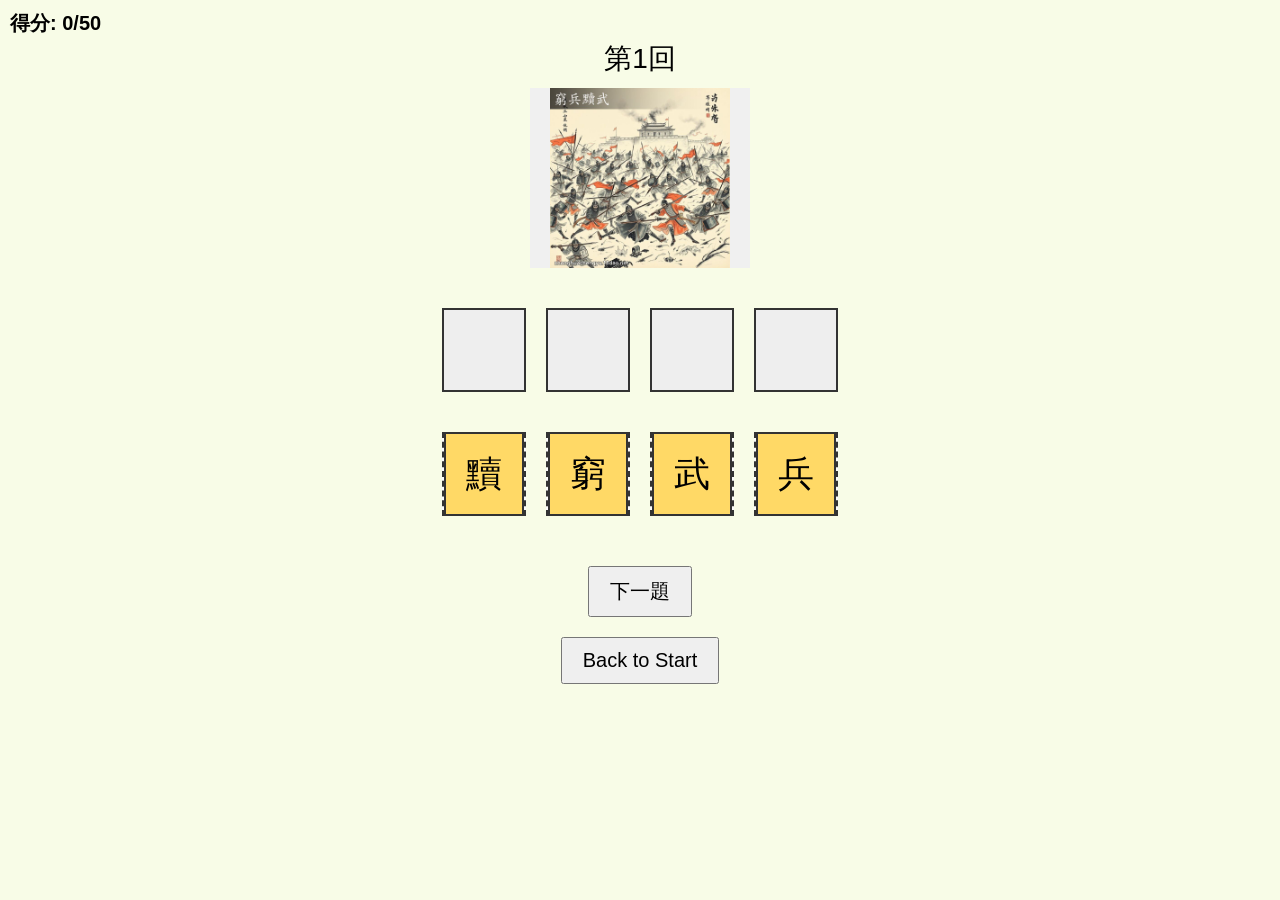
==== chengyu.html @ dd259682 "Add files via upload" ====
<!DOCTYPE html>
<html lang="zh">
<head>
<meta charset="UTF-8">
<title>成語 Drag Game</title>
<link rel="stylesheet" href="styles.css">
</head>
<body>

<div id="score">得分: 0</div>
<div id="round"></div>



<div id="imgContainer">
  <img id="chengyuImg" src="">
  <div id="message"></div>
</div>


<div class="container" id="holes">
  <div class="hole"></div>
  <div class="hole"></div>
  <div class="hole"></div>
  <div class="hole"></div>
</div>

<div class="container" id="slots">
  <div class="slot"></div>
  <div class="slot"></div>
  <div class="slot"></div>
  <div class="slot"></div>
</div>

<div id="navButtons">
  <button id="nextBtn">下一題</button>
</div>

<div id="finalScore"></div>

<div id="reviewScreen">
  <div style="display:flex; gap:50px;">
    <div>
      <h3>✔ 正確</h3>
      <div id="correctListUI"></div>
    </div>
    <div>
      <h3>✘ 錯誤</h3>
      <div id="wrongListUI"></div>
    </div>
  </div>
</div>

<div id="cardOverlay">
  <div id="card">
    <button onclick="prevCard()">←</button>
    <div>
      <img id="cardImg" style="width:200px;"><br>
      <div id="cardText" style="font-size:28px;"></div>
    </div>
    <button onclick="nextCard()">→</button>
  </div>
</div>

<button id="backToStartBtn">Back to Start</button>

<script src="idiomsMasterList.js"></script>
<script src="game.js"></script>


</body>
</html>
---- styles.css ----
body{ font-family:sans-serif; display:flex; flex-direction:column; align-items:center; margin-top:40px; background-color: #f8fce7; }
#score{ position:absolute; top:10px; left:10px; font-size:20px; font-weight:bold; }
#finalScore{ font-size:24px; margin-top:10px; color:black; display:none; }
#round{ font-size:28px; margin-bottom:10px; }

#imgContainer{
  position: relative;
  width: 220px;
  height: 180px;
  margin-bottom: 20px;
  background: #f0f0f0;
  display: flex;
  justify-content: center;
  align-items: center;
}
#chengyuImg{
  width: 100%;
  height: 100%;
  object-fit: contain;
  display: block;
}

#message{ position:absolute; top:50%; left:50%; transform:translate(-50%,-50%); font-size:36px; font-weight:bold; text-align:center; text-shadow: 2px 2px 0 #fff, -2px 2px 0 #fff, 2px -2px 0 #fff, -2px -2px 0 #fff; }

.container{ display:flex; gap:20px; margin:20px; }
.block,.hole,.slot{ width:80px; height:80px; border:2px solid #333; display:flex; align-items:center; justify-content:center; font-size:36px; }
.block{ background:#ffd966; cursor:grab; }
.hole{ background:#eee; }
.slot{ border-style:dashed; background:#fafafa; }
.hole.filled{ background:#c6efce; }
button{ font-size:20px; padding:10px 20px; margin-top:20px; align-items: center;}

#reviewScreen{ display:none; margin-top:20px; }
#reviewScreen div div{ margin:5px; padding:8px; border:1px solid #333; cursor:pointer; }

#cardOverlay{
  display:none;
  position:fixed;
  top:0; left:0;
  width:100%; height:100%;
  background:rgba(0,0,0,0.6);
  justify-content:center;
  align-items:center;
}
#card{
  background:white;
  padding:20px;
  display:flex;
  gap:20px;
  align-items:center;
}

#navButtons{
  display:flex;
  gap:10px;
  justify-content:center;
  align-items: center;
  margin-top:10px;
}
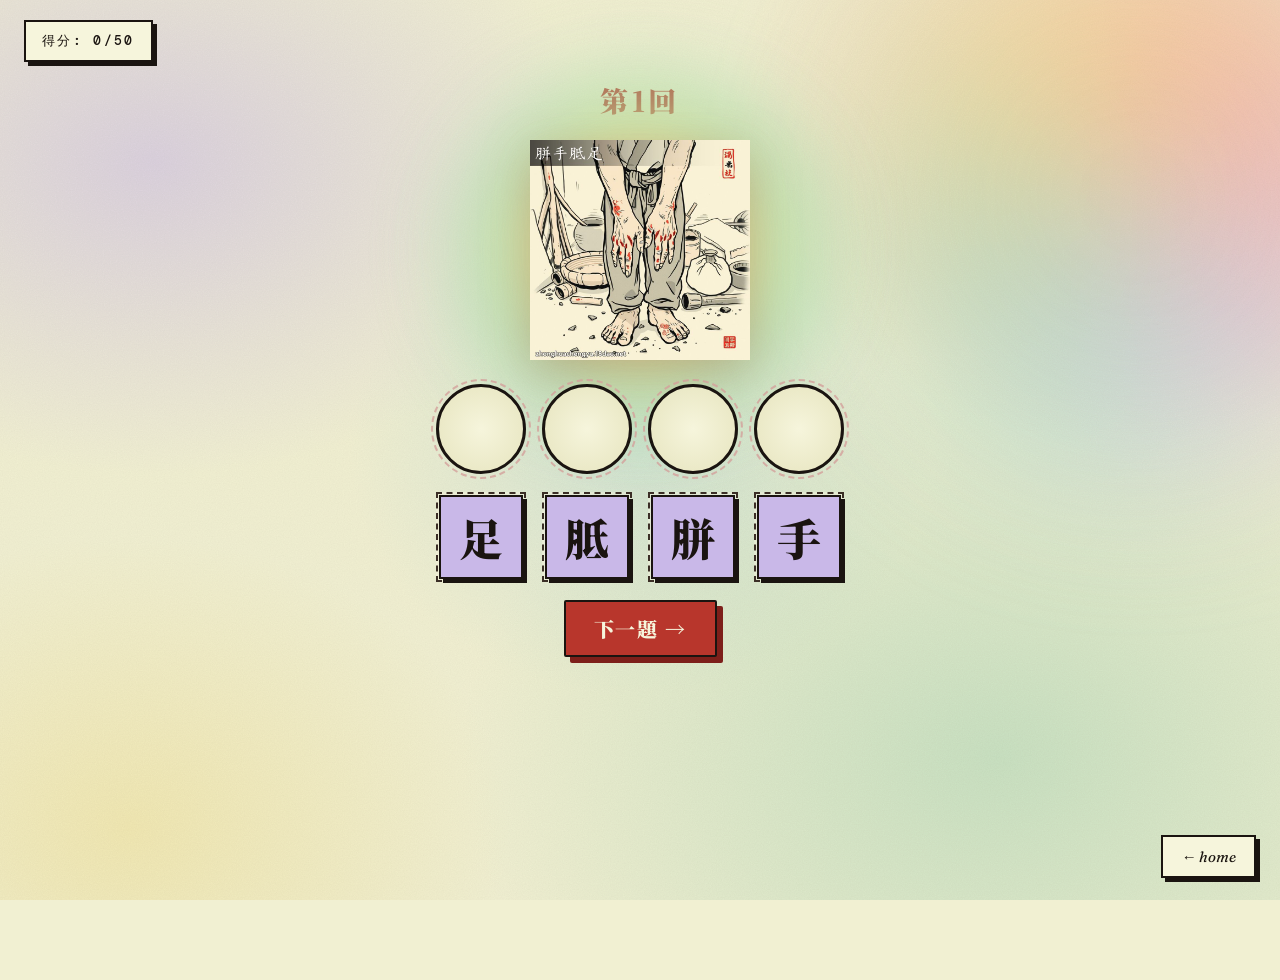
==== commit ae7fe2bc: "Redesign UI with psychedelic-literati aesthetic and add tile reorder - Rebuild styles.css around a c" ====
--- a/chengyu.html
+++ b/chengyu.html
@@ -1,72 +1,70 @@
-<!DOCTYPE html>
-<html lang="zh">
-<head>
-<meta charset="UTF-8">
-<title>成語 Drag Game</title>
-<link rel="stylesheet" href="styles.css">
-</head>
-<body>
-
-<div id="score">得分: 0</div>
-<div id="round"></div>
-
-
-
-<div id="imgContainer">
-  <img id="chengyuImg" src="">
-  <div id="message"></div>
-</div>
-
-
-<div class="container" id="holes">
-  <div class="hole"></div>
-  <div class="hole"></div>
-  <div class="hole"></div>
-  <div class="hole"></div>
-</div>
-
-<div class="container" id="slots">
-  <div class="slot"></div>
-  <div class="slot"></div>
-  <div class="slot"></div>
-  <div class="slot"></div>
-</div>
-
-<div id="navButtons">
-  <button id="nextBtn">下一題</button>
-</div>
-
-<div id="finalScore"></div>
-
-<div id="reviewScreen">
-  <div style="display:flex; gap:50px;">
-    <div>
-      <h3>✔ 正確</h3>
-      <div id="correctListUI"></div>
-    </div>
-    <div>
-      <h3>✘ 錯誤</h3>
-      <div id="wrongListUI"></div>
-    </div>
-  </div>
-</div>
-
-<div id="cardOverlay">
-  <div id="card">
-    <button onclick="prevCard()">←</button>
-    <div>
-      <img id="cardImg" style="width:200px;"><br>
-      <div id="cardText" style="font-size:28px;"></div>
-    </div>
-    <button onclick="nextCard()">→</button>
-  </div>
-</div>
-
-<button id="backToStartBtn">Back to Start</button>
-
-<script src="idiomsMasterList.js"></script>
-<script src="game.js"></script>
-
-
-</body>
-</html>+<!DOCTYPE html>
+<html lang="zh">
+<head>
+<meta charset="UTF-8">
+<title>成語 · Drag Game</title>
+<link rel="stylesheet" href="styles.css">
+</head>
+<body class="game">
+
+<div id="score">得分: 0</div>
+<div id="round"></div>
+
+<div id="imgContainer">
+  <img id="chengyuImg" src="">
+  <div id="message"></div>
+</div>
+
+<!-- drop targets -->
+<div class="container" id="holes">
+  <div class="hole"></div>
+  <div class="hole"></div>
+  <div class="hole"></div>
+  <div class="hole"></div>
+</div>
+
+<!-- source slots -->
+<div class="container" id="slots">
+  <div class="slot"></div>
+  <div class="slot"></div>
+  <div class="slot"></div>
+  <div class="slot"></div>
+</div>
+
+<div id="navButtons">
+  <button id="nextBtn">下一題 →</button>
+</div>
+
+<div id="finalScore"></div>
+
+<div id="reviewScreen">
+  <div>
+    <div>
+      <h3>✓ 正確</h3>
+      <div id="correctListUI"></div>
+    </div>
+    <div>
+      <h3>✗ 錯誤</h3>
+      <div id="wrongListUI"></div>
+    </div>
+  </div>
+</div>
+
+<div id="cardOverlay">
+  <div id="card">
+    <button onclick="prevCard()">←</button>
+    <div>
+      <img id="cardImg" style="width:200px;"><br>
+      <div id="cardText" style="font-size:28px;"></div>
+    </div>
+    <button onclick="nextCard()">→</button>
+  </div>
+</div>
+
+<button id="backToStartBtn">← home</button>
+
+<script src="idiomsMasterList.js"></script>
+<script src="game.js"></script>
+
+</body>
+</html>
--- a/styles.css
+++ b/styles.css
@@ -1,59 +1,1047 @@
-body{ font-family:sans-serif; display:flex; flex-direction:column; align-items:center; margin-top:40px; background-color: #f8fce7; }
-#score{ position:absolute; top:10px; left:10px; font-size:20px; font-weight:bold; }
-#finalScore{ font-size:24px; margin-top:10px; color:black; display:none; }
-#round{ font-size:28px; margin-bottom:10px; }
-
-#imgContainer{
-  position: relative;
-  width: 220px;
-  height: 180px;
-  margin-bottom: 20px;
-  background: #f0f0f0;
-  display: flex;
-  justify-content: center;
-  align-items: center;
-}
-#chengyuImg{
-  width: 100%;
-  height: 100%;
-  object-fit: contain;
-  display: block;
-}
-
-#message{ position:absolute; top:50%; left:50%; transform:translate(-50%,-50%); font-size:36px; font-weight:bold; text-align:center; text-shadow: 2px 2px 0 #fff, -2px 2px 0 #fff, 2px -2px 0 #fff, -2px -2px 0 #fff; }
-
-.container{ display:flex; gap:20px; margin:20px; }
-.block,.hole,.slot{ width:80px; height:80px; border:2px solid #333; display:flex; align-items:center; justify-content:center; font-size:36px; }
-.block{ background:#ffd966; cursor:grab; }
-.hole{ background:#eee; }
-.slot{ border-style:dashed; background:#fafafa; }
-.hole.filled{ background:#c6efce; }
-button{ font-size:20px; padding:10px 20px; margin-top:20px; align-items: center;}
-
-#reviewScreen{ display:none; margin-top:20px; }
-#reviewScreen div div{ margin:5px; padding:8px; border:1px solid #333; cursor:pointer; }
-
-#cardOverlay{
-  display:none;
-  position:fixed;
-  top:0; left:0;
-  width:100%; height:100%;
-  background:rgba(0,0,0,0.6);
-  justify-content:center;
-  align-items:center;
-}
-#card{
-  background:white;
-  padding:20px;
-  display:flex;
-  gap:20px;
-  align-items:center;
-}
-
-#navButtons{
-  display:flex;
-  gap:10px;
-  justify-content:center;
-  align-items: center;
-  margin-top:10px;
-}+/* ============================================================
+   成語遊戲 — Psychedelic Literati design system
+   ------------------------------------------------------------
+   Inspired by the airbrushed homepage seal: rice-paper cream,
+   vermilion ink frame, lavender/mint/peach/lemon/turquoise auras,
+   chunky brush type, scattered dice + heart talismans.
+   ============================================================ */
+
+@import url('https://fonts.googleapis.com/css2?family=Noto+Serif+TC:wght@400;600;700;900&family=Noto+Sans+TC:wght@400;500;700;900&family=Noto+Sans+HK:wght@400;700;900&family=Fraunces:ital,opsz,wght@0,9..144,400;0,9..144,700;1,9..144,400;1,9..144,700&family=DM+Mono:wght@400;500&display=swap');
+
+:root{
+  /* paper + ink — matched to homepage2.jpg edge */
+  --cream: #f1f0d2;
+  --cream-deep: #e6e4be;
+  --paper: #f6f5dc;
+  --ink: #1a1410;
+  --ink-soft: #3b2e26;
+
+  /* seal palette */
+  --seal: #b8362c;
+  --seal-deep: #7d1f1a;
+  --seal-dust: #d4a09b;
+
+  /* psychedelic auras */
+  --lavender: #c9b8e8;
+  --mint:     #a8d5b4;
+  --peach:    #f4b896;
+  --lemon:    #f0e198;
+  --turquoise:#9dd0d4;
+  --rose:     #e8a4b8;
+
+  /* gradient strings */
+  --psyche: conic-gradient(from 140deg at 50% 50%,
+              var(--lavender), var(--turquoise),
+              var(--mint),  var(--lemon),
+              var(--peach), var(--rose), var(--lavender));
+
+  --halo: radial-gradient(circle, var(--peach) 0%, var(--lemon) 28%, var(--mint) 55%, transparent 75%);
+
+  /* CJK stack — broad Trad fallback so missing glyphs in one font fall through */
+  --cjk: "Noto Serif TC", "Noto Sans TC", "Noto Sans HK", "PingFang TC", "Heiti TC", "Microsoft JhengHei", "Apple LiGothic", serif;
+}
+
+/* ---------- reset-ish ---------- */
+*, *::before, *::after { box-sizing: border-box; }
+html, body { margin: 0; padding: 0; }
+button { font-family: inherit; }
+img { display: block; }
+
+/* ---------- base page ---------- */
+body{
+  min-height: 100vh;
+  font-family: var(--cjk);
+  color: var(--ink);
+  background-color: var(--cream);
+  background-image:
+    radial-gradient(40rem 28rem at 12% 18%,  rgba(201,184,232,.55), transparent 70%),
+    radial-gradient(36rem 30rem at 88% 12%,  rgba(244,184,150,.55), transparent 70%),
+    radial-gradient(48rem 36rem at 78% 84%,  rgba(168,213,180,.55), transparent 70%),
+    radial-gradient(34rem 26rem at 10% 92%,  rgba(240,225,152,.55), transparent 70%),
+    radial-gradient(26rem 22rem at 50% 50%,  rgba(157,208,212,.35), transparent 70%);
+  background-attachment: fixed;
+  position: relative;
+  overflow-x: hidden;
+}
+
+/* grain overlay */
+body::before{
+  content:"";
+  position: fixed; inset: 0;
+  pointer-events: none;
+  z-index: 1;
+  background-image: url("data:image/svg+xml;utf8,<svg xmlns='http://www.w3.org/2000/svg' width='240' height='240'><filter id='n'><feTurbulence type='fractalNoise' baseFrequency='0.85' numOctaves='2' stitchTiles='stitch'/><feColorMatrix values='0 0 0 0 0.12  0 0 0 0 0.08  0 0 0 0 0.06  0 0 0 0.45 0'/></filter><rect width='100%' height='100%' filter='url(%23n)' opacity='0.55'/></svg>");
+  mix-blend-mode: multiply;
+  opacity: .22;
+}
+
+/* drifting aura blob */
+body::after{
+  content:"";
+  position: fixed;
+  top: -8vh; right: -10vw;
+  width: 60vmin; height: 60vmin;
+  border-radius: 50%;
+  background: var(--psyche);
+  filter: blur(80px) saturate(115%);
+  opacity: .55;
+  pointer-events: none;
+  z-index: 0;
+  animation: drift 22s ease-in-out infinite alternate;
+}
+
+@keyframes drift{
+  0%   { transform: translate(0,0) rotate(0deg) scale(1); }
+  50%  { transform: translate(-6vw, 6vh) rotate(40deg) scale(1.08); }
+  100% { transform: translate(8vw,-4vh) rotate(-30deg) scale(.95); }
+}
+
+/* page content sits above the grain */
+body > *{ position: relative; z-index: 2; }
+
+/* ---------- typography helpers ---------- */
+.h-display{
+  font-family: var(--cjk);
+  font-weight: 900;
+  letter-spacing: .04em;
+  line-height: .95;
+}
+.h-brush{
+  font-family: var(--cjk);
+  font-weight: 700;
+}
+.h-latin{
+  font-family: "Fraunces", Georgia, serif;
+  font-style: italic;
+  font-weight: 400;
+  letter-spacing: .02em;
+}
+.h-mono{
+  font-family: "DM Mono", ui-monospace, monospace;
+  letter-spacing: .08em;
+  text-transform: uppercase;
+}
+
+/* ---------- seal frame ornament (echoes homepage2.jpg) ---------- */
+.seal-frame{
+  position: relative;
+  padding: clamp(20px, 4vw, 40px);
+  background: var(--paper);
+  box-shadow:
+    0 0 0 2px var(--seal) inset,
+    0 0 0 8px var(--paper) inset,
+    0 0 0 10px var(--seal-dust) inset,
+    0 30px 60px -30px rgba(125,31,26,.35);
+}
+.seal-frame::before,
+.seal-frame::after{
+  content:"";
+  position: absolute;
+  width: 34px; height: 34px;
+  border: 3px solid var(--seal);
+  background: var(--paper);
+}
+.seal-frame::before{ top: -12px; left: -12px;  border-right: 0; border-bottom: 0; }
+.seal-frame::after { bottom: -12px; right: -12px; border-left: 0; border-top: 0; }
+
+/* second corner pair */
+.seal-frame .seal-corner-tr,
+.seal-frame .seal-corner-bl{
+  content:"";
+  position: absolute;
+  width: 34px; height: 34px;
+  border: 3px solid var(--seal);
+  background: var(--paper);
+}
+.seal-frame .seal-corner-tr{ top: -12px; right: -12px; border-left: 0; border-bottom: 0; }
+.seal-frame .seal-corner-bl{ bottom: -12px; left: -12px; border-right: 0; border-top: 0; }
+
+/* ---------- chunky button ---------- */
+.btn{
+  display: inline-flex;
+  align-items: center;
+  justify-content: center;
+  gap: 12px;
+  padding: 14px 28px;
+  border: 2.5px solid var(--ink);
+  background: var(--paper);
+  color: var(--ink);
+  font-family: var(--cjk);
+  font-weight: 900;
+  font-size: 22px;
+  letter-spacing: .04em;
+  cursor: pointer;
+  position: relative;
+  transition: transform .18s ease, box-shadow .18s ease, background .25s ease, color .25s ease;
+  box-shadow: 6px 6px 0 var(--ink);
+  text-decoration: none;
+  border-radius: 2px;
+}
+.btn:hover{
+  transform: translate(-2px,-2px);
+  box-shadow: 10px 10px 0 var(--ink);
+  background-image: var(--psyche);
+  background-size: 240% 240%;
+  animation: psycheShift 4.5s ease-in-out infinite;
+  color: var(--paper);
+  text-shadow: 0 1px 0 var(--ink-soft);
+}
+.btn:active{
+  transform: translate(2px,2px);
+  box-shadow: 2px 2px 0 var(--ink);
+}
+.btn--seal{
+  background: var(--seal);
+  color: var(--paper);
+  border-color: var(--seal-deep);
+  box-shadow: 6px 6px 0 var(--seal-deep);
+}
+.btn--seal:hover{ box-shadow: 10px 10px 0 var(--seal-deep); }
+.btn--ghost{
+  background: transparent;
+  box-shadow: none;
+  border-width: 0;
+  border-bottom: 2px solid var(--ink);
+  padding: 6px 4px;
+  font-size: 18px;
+  border-radius: 0;
+}
+.btn--ghost:hover{
+  background: transparent;
+  color: var(--seal);
+  border-color: var(--seal);
+  box-shadow: none;
+  text-shadow: none;
+  animation: none;
+  background-image: none;
+}
+.btn .latin{
+  font-family: "Fraunces", serif;
+  font-style: italic;
+  font-size: 14px;
+  opacity: .7;
+  font-weight: 400;
+  letter-spacing: .04em;
+}
+
+@keyframes psycheShift{
+  0%   { background-position:   0% 50%; }
+  50%  { background-position: 100% 50%; }
+  100% { background-position:   0% 50%; }
+}
+
+/* ============================================================
+   HOMEPAGE  (.start-page)
+   ============================================================ */
+.start-page{
+  min-height: 100vh;
+  display: grid;
+  grid-template-columns: minmax(0, 1.1fr) minmax(0, 1fr);
+  gap: clamp(20px, 4vw, 60px);
+  padding: clamp(24px, 5vw, 72px);
+  align-items: center;
+  max-width: 1320px;
+  margin: 0 auto;
+}
+@media (max-width: 880px){
+  .start-page{ grid-template-columns: 1fr; padding-top: 28px; }
+}
+
+.start-page h1{ display: none; }
+.start-page p{ display: none; }
+
+/* hero image with halo */
+.start-page img[src*="homepage2"]{
+  width: min(560px, 100%);
+  height: auto;
+  margin: 0 auto;
+  position: relative;
+  filter: drop-shadow(0 20px 40px rgba(125,31,26,.18));
+  animation: float 9s ease-in-out infinite;
+  z-index: 2;
+}
+@keyframes float{
+  0%,100% { transform: translateY(0) rotate(-1deg); }
+  50%     { transform: translateY(-14px) rotate(1deg); }
+}
+
+/* left column = hero stage */
+.hero-stage{
+  position: relative;
+  display: flex;
+  align-items: center;
+  justify-content: center;
+  min-height: 70vh;
+}
+@keyframes huePulse{
+  0%,100% { filter: blur(60px) saturate(130%) hue-rotate(0deg); transform: scale(1); }
+  50%     { filter: blur(70px) saturate(150%) hue-rotate(40deg); transform: scale(1.08); }
+}
+
+/* right column copy + actions */
+.hero-copy{
+  display: flex;
+  flex-direction: column;
+  gap: 28px;
+  max-width: 480px;
+}
+.hero-eyebrow{
+  display: inline-flex;
+  align-items: center;
+  gap: 10px;
+  font-family: "DM Mono", monospace;
+  font-size: 11px;
+  letter-spacing: .32em;
+  text-transform: uppercase;
+  color: var(--seal-deep);
+}
+.hero-eyebrow::before{
+  content:""; width: 28px; height: 1px; background: var(--seal); display: inline-block;
+}
+.hero-title{
+  font-family: var(--cjk);
+  font-weight: 900;
+  font-size: clamp(56px, 9vw, 120px);
+  line-height: .95;
+  margin: 0;
+  color: var(--ink);
+  letter-spacing: .02em;
+}
+.hero-title .accent{
+  display: inline-block;
+  background: var(--psyche);
+  -webkit-background-clip: text;
+  background-clip: text;
+  color: transparent;
+  filter: saturate(110%);
+}
+.hero-sub{
+  font-family: "Fraunces", serif;
+  font-style: italic;
+  font-size: 22px;
+  line-height: 1.45;
+  color: var(--ink-soft);
+  margin: 0;
+  max-width: 38ch;
+}
+.hero-sub em{
+  font-style: normal;
+  font-family: var(--cjk);
+  font-weight: 700;
+  color: var(--seal);
+  font-size: 1.05em;
+}
+.hero-cta{
+  display: flex;
+  flex-wrap: wrap;
+  gap: 14px;
+  margin-top: 8px;
+}
+.hero-meta{
+  margin-top: 10px;
+  display: flex;
+  gap: 24px;
+  flex-wrap: wrap;
+  font-family: "DM Mono", monospace;
+  font-size: 11px;
+  letter-spacing: .22em;
+  text-transform: uppercase;
+  color: var(--ink-soft);
+  opacity: .8;
+}
+.hero-meta span{ display: inline-flex; align-items: center; gap: 8px; }
+.hero-meta span::before{
+  content:""; width:6px; height:6px; background: var(--seal); border-radius: 50%;
+  display: inline-block;
+}
+
+/* floating talismans */
+.talisman{
+  position: absolute;
+  font-size: 36px;
+  filter: drop-shadow(0 6px 12px rgba(0,0,0,.15));
+  z-index: 3;
+  animation: float 7s ease-in-out infinite;
+}
+.talisman--dice1{ top: 8%; left: 4%;   animation-delay: -1s; }
+.talisman--dice2{ bottom: 12%; right: 6%; animation-delay: -3s; font-size: 44px; }
+.talisman--heart{ top: 14%; right: 10%; animation-delay: -2s; color: var(--seal); }
+
+/* vertical chinese strip */
+.vertical-strip{
+  position: absolute;
+  top: 50%;
+  left: 24px;
+  transform: translateY(-50%);
+  writing-mode: vertical-rl;
+  font-family: var(--cjk);
+  font-weight: 600;
+  font-size: 18px;
+  letter-spacing: 12px;
+  color: var(--seal);
+  opacity: .75;
+}
+@media (max-width: 880px){ .vertical-strip{ display: none; } }
+
+/* ============================================================
+   PREGAME  (.pregame-page)
+   ============================================================ */
+.pregame-page{
+  min-height: 100vh;
+  padding: clamp(24px, 5vw, 60px);
+  max-width: 1180px;
+  margin: 0 auto;
+  display: flex;
+  flex-direction: column;
+  justify-content: center;
+}
+.pregame-page > h1, .pregame-page > p, .pregame-page > img{ display: none; }
+
+.pregame-header{
+  display: flex;
+  align-items: flex-end;
+  justify-content: space-between;
+  gap: 24px;
+  margin-bottom: clamp(28px, 5vw, 56px);
+  flex-wrap: wrap;
+}
+.pregame-header .kicker{
+  font-family: "DM Mono", monospace;
+  letter-spacing: .3em;
+  text-transform: uppercase;
+  font-size: 11px;
+  color: var(--seal-deep);
+  margin-bottom: 8px;
+}
+.pregame-header h2{
+  font-family: var(--cjk);
+  font-weight: 900;
+  font-size: clamp(40px, 6vw, 72px);
+  line-height: .95;
+  margin: 0;
+  color: var(--ink);
+}
+.pregame-header h2 em{
+  font-family: "Fraunces", serif;
+  font-style: italic;
+  font-weight: 400;
+  color: var(--seal);
+}
+
+/* fate cards */
+.fate-grid{
+  display: grid;
+  grid-template-columns: repeat(3, 1fr);
+  gap: 22px;
+}
+@media (max-width: 880px){ .fate-grid{ grid-template-columns: 1fr; } }
+
+.fate-card.game-btn{
+  appearance: none;
+  text-align: center;
+  border: 2.5px solid var(--ink);
+  background: var(--paper);
+  padding: 32px 24px;
+  cursor: pointer;
+  position: relative;
+  overflow: hidden;
+  font-family: var(--cjk);
+  color: var(--ink);
+  display: flex;
+  flex-direction: column;
+  justify-content: center;
+  align-items: center;
+  gap: 12px;
+  min-height: 240px;
+  transition: transform .25s ease, box-shadow .25s ease;
+  box-shadow: 8px 8px 0 var(--ink);
+  border-radius: 2px;
+}
+.fate-card.game-btn::before{
+  content:"";
+  position: absolute;
+  inset: -40% -20% auto auto;
+  width: 70%; aspect-ratio: 1;
+  background: var(--psyche);
+  filter: blur(40px) saturate(140%);
+  opacity: .45;
+  z-index: 0;
+  transition: opacity .3s ease, transform .6s ease;
+}
+.fate-card.game-btn:hover{
+  transform: translate(-3px,-3px);
+  box-shadow: 12px 12px 0 var(--ink);
+}
+.fate-card.game-btn:hover::before{
+  opacity: .9;
+  transform: rotate(40deg) scale(1.1);
+}
+.fate-card .fate-num{
+  font-family: "Fraunces", serif;
+  font-style: italic;
+  font-size: 14px;
+  letter-spacing: .2em;
+  text-transform: uppercase;
+  color: var(--seal);
+  position: relative; z-index: 1;
+}
+.fate-card .fate-title{
+  font-family: var(--cjk);
+  font-weight: 900;
+  font-size: 56px;
+  line-height: 1;
+  letter-spacing: .06em;
+  margin: 0;
+  position: relative; z-index: 1;
+}
+.fate-card .fate-en{
+  font-family: "Fraunces", serif;
+  font-style: italic;
+  font-size: 18px;
+  color: var(--ink-soft);
+  position: relative; z-index: 1;
+}
+.fate-card .fate-foot{
+  font-family: "DM Mono", monospace;
+  font-size: 11px;
+  letter-spacing: .22em;
+  text-transform: uppercase;
+  color: var(--seal-deep);
+  position: relative; z-index: 1;
+  padding-top: 6px;
+}
+
+/* home button area */
+.page-foot{
+  margin-top: clamp(32px, 5vw, 56px);
+  display: flex;
+  justify-content: center;
+}
+
+/* ============================================================
+   GAME  (chengyu.html)
+   ============================================================ */
+body.game{
+  display: block;
+}
+
+#score{
+  position: fixed;
+  top: 20px;
+  left: 24px;
+  font-family: "DM Mono", monospace;
+  font-size: 13px;
+  font-weight: 500;
+  letter-spacing: .18em;
+  text-transform: uppercase;
+  color: var(--ink);
+  background: var(--paper);
+  padding: 10px 16px;
+  border: 2px solid var(--ink);
+  box-shadow: 4px 4px 0 var(--ink);
+  z-index: 50;
+}
+
+#round{
+  font-family: var(--cjk);
+  font-weight: 900;
+  font-size: 28px;
+  letter-spacing: .12em;
+  color: var(--seal);
+  text-align: center;
+  margin-top: 80px;
+  margin-bottom: 10px;
+}
+
+#imgContainer{
+  position: relative;
+  width: 260px;
+  height: 220px;
+  margin: 20px auto 24px;
+  background: transparent;
+  display: flex;
+  justify-content: center;
+  align-items: center;
+}
+#imgContainer::before{
+  content:"";
+  position: absolute;
+  inset: -30%;
+  background: var(--halo);
+  filter: blur(40px) saturate(140%);
+  opacity: .8;
+  z-index: 0;
+  border-radius: 50%;
+  animation: huePulse 12s ease-in-out infinite;
+}
+#chengyuImg{
+  position: relative;
+  z-index: 1;
+  width: 100%;
+  height: 100%;
+  object-fit: contain;
+  filter: drop-shadow(0 12px 24px rgba(125,31,26,.25));
+}
+#message{
+  position: absolute;
+  top: 50%; left: 50%;
+  transform: translate(-50%, -50%);
+  font-family: var(--cjk);
+  font-size: 72px;
+  font-weight: 900;
+  text-align: center;
+  z-index: 2;
+  text-shadow:
+    2px 2px 0 var(--paper),
+   -2px 2px 0 var(--paper),
+    2px -2px 0 var(--paper),
+   -2px -2px 0 var(--paper),
+    0 6px 16px rgba(0,0,0,.3);
+}
+
+/* game containers */
+.container{
+  display: flex;
+  gap: 16px;
+  margin: 18px auto;
+  justify-content: center;
+}
+
+/* the drop targets (holes) — circular ink rings */
+.hole{
+  width: 90px; height: 90px;
+  border: 3px solid var(--ink);
+  display: flex;
+  align-items: center;
+  justify-content: center;
+  font-family: var(--cjk);
+  font-weight: 900;
+  font-size: 44px;
+  border-radius: 50%;
+  background: radial-gradient(circle, var(--paper) 0%, var(--cream-deep) 100%);
+  position: relative;
+  transition: background .3s ease, transform .25s ease;
+}
+.hole::before{
+  content:"";
+  position: absolute;
+  inset: -8px;
+  border-radius: 50%;
+  border: 2px dashed var(--seal-dust);
+  pointer-events: none;
+  opacity: .8;
+}
+.hole.filled{
+  background: var(--psyche);
+  background-size: 200% 200%;
+  animation: psycheShift 5s ease-in-out infinite;
+  color: var(--paper);
+  text-shadow: 0 2px 0 var(--ink-soft);
+}
+.hole.filled::before{ border-style: solid; border-color: var(--ink); }
+
+/* source slots — dotted square trays */
+.slot{
+  width: 90px; height: 90px;
+  border: 2px dashed var(--ink-soft);
+  background: rgba(251, 246, 226, .35);
+  display: flex; align-items: center; justify-content: center;
+  font-size: 44px;
+}
+
+/* draggable character blocks */
+.block{
+  width: 84px; height: 84px;
+  border: 2.5px solid var(--ink);
+  background: var(--paper);
+  color: var(--ink);
+  font-family: var(--cjk);
+  font-weight: 900;
+  font-size: 44px;
+  display: flex;
+  align-items: center;
+  justify-content: center;
+  cursor: grab;
+  box-shadow: 4px 4px 0 var(--ink);
+  position: relative;
+  transition: transform .15s ease, box-shadow .15s ease;
+  user-select: none;
+}
+.block:hover{
+  transform: translate(-1px,-1px) rotate(-2deg);
+  box-shadow: 6px 6px 0 var(--ink);
+}
+.block:active{ cursor: grabbing; }
+.block:nth-child(1){ background: var(--lavender); }
+.block:nth-child(2){ background: var(--peach); }
+.block:nth-child(3){ background: var(--mint); }
+.block:nth-child(4){ background: var(--lemon); }
+
+/* generic buttons inside game and elsewhere — convert default <button> styling */
+#nextBtn{
+  display: inline-flex;
+  align-items: center;
+  gap: 10px;
+  padding: 12px 28px;
+  border: 2.5px solid var(--ink);
+  background: var(--seal);
+  color: var(--paper);
+  font-family: var(--cjk);
+  font-weight: 900;
+  font-size: 20px;
+  letter-spacing: .08em;
+  cursor: pointer;
+  box-shadow: 6px 6px 0 var(--seal-deep);
+  transition: transform .18s, box-shadow .18s;
+  border-radius: 2px;
+}
+#nextBtn:hover{ transform: translate(-2px,-2px); box-shadow: 10px 10px 0 var(--seal-deep); }
+#nextBtn:active{ transform: translate(2px,2px); box-shadow: 2px 2px 0 var(--seal-deep); }
+
+#navButtons{
+  display: flex;
+  gap: 14px;
+  justify-content: center;
+  align-items: center;
+  margin-top: 18px;
+}
+
+#finalScore{
+  font-family: var(--cjk);
+  font-weight: 900;
+  font-size: 32px;
+  margin-top: 18px;
+  color: var(--seal);
+  text-align: center;
+  display: none;
+}
+
+/* review screen */
+#reviewScreen{
+  display: none;
+  margin: 30px auto;
+  max-width: 760px;
+  padding: 0 24px;
+}
+#reviewScreen > div{
+  display: flex;
+  gap: 28px;
+  justify-content: center;
+  flex-wrap: wrap;
+}
+#reviewScreen h3{
+  font-family: var(--cjk);
+  font-weight: 900;
+  font-size: 26px;
+  margin: 0 0 12px;
+  letter-spacing: .08em;
+}
+#reviewScreen > div > div{
+  flex: 1;
+  min-width: 240px;
+  background: var(--paper);
+  border: 2px solid var(--ink);
+  padding: 18px;
+  box-shadow: 6px 6px 0 var(--ink);
+}
+#correctListUI > div,
+#wrongListUI > div{
+  margin: 6px 0;
+  padding: 10px 12px;
+  border: 1px solid var(--ink-soft);
+  cursor: pointer;
+  background: var(--cream);
+  font-family: var(--cjk);
+  font-weight: 700;
+  font-size: 22px;
+  transition: background .2s, transform .15s;
+}
+#correctListUI > div:hover,
+#wrongListUI > div:hover{
+  background: var(--lemon);
+  transform: translateX(4px);
+}
+
+/* card overlay (game-end card) */
+#cardOverlay{
+  display: none;
+  position: fixed;
+  inset: 0;
+  background: rgba(26,20,16,.65);
+  backdrop-filter: blur(6px);
+  justify-content: center;
+  align-items: center;
+  z-index: 200;
+}
+#card{
+  background: var(--paper);
+  padding: 32px;
+  display: flex;
+  gap: 24px;
+  align-items: center;
+  border: 3px solid var(--ink);
+  box-shadow: 12px 12px 0 var(--seal);
+  max-width: 560px;
+}
+#card > div{ text-align: center; }
+#cardImg{
+  width: 200px !important;
+  margin: 0 auto 12px;
+  border-radius: 4px;
+  border: 2px solid var(--ink-soft);
+  background: var(--cream);
+}
+#cardText{
+  font-family: var(--cjk);
+  font-size: 18px !important;
+  line-height: 1.6;
+  color: var(--ink);
+  margin-top: 12px;
+}
+#cardText b{
+  font-family: var(--cjk);
+  font-weight: 900;
+  font-size: 32px;
+  letter-spacing: .08em;
+  color: var(--seal);
+  display: block;
+  margin-bottom: 8px;
+}
+#card button{
+  font-size: 24px;
+  padding: 12px 16px;
+  border: 2px solid var(--ink);
+  background: var(--paper);
+  cursor: pointer;
+  font-family: "Fraunces", serif;
+  box-shadow: 3px 3px 0 var(--ink);
+}
+#card button:hover{ background: var(--lemon); }
+
+/* back-to-start (game + dictionary share #backToStartBtn) */
+#backToStartBtn{
+  position: fixed;
+  bottom: 22px;
+  right: 24px;
+  padding: 10px 18px;
+  border: 2px solid var(--ink);
+  background: var(--paper);
+  color: var(--ink);
+  font-family: "Fraunces", serif;
+  font-style: italic;
+  font-size: 15px;
+  cursor: pointer;
+  box-shadow: 4px 4px 0 var(--ink);
+  z-index: 60;
+  transition: transform .15s, box-shadow .15s;
+}
+#backToStartBtn:hover{
+  transform: translate(-2px,-2px);
+  box-shadow: 6px 6px 0 var(--ink);
+  background: var(--lemon);
+}
+
+/* ============================================================
+   DICTIONARY (.dictionary-page)
+   ============================================================ */
+.dictionary-page{
+  max-width: 1200px;
+  margin: 0 auto;
+  padding: clamp(24px, 5vw, 56px);
+  text-align: left;
+}
+.dictionary-page h1{
+  font-family: var(--cjk);
+  font-weight: 900;
+  font-size: clamp(48px, 7vw, 84px);
+  margin: 0 0 6px;
+  color: var(--ink);
+  letter-spacing: .04em;
+}
+.dict-eyebrow{
+  font-family: "DM Mono", monospace;
+  font-size: 11px;
+  letter-spacing: .3em;
+  text-transform: uppercase;
+  color: var(--seal-deep);
+  margin: 0 0 6px;
+  display: flex;
+  align-items: center;
+  gap: 10px;
+}
+.dict-eyebrow::before{
+  content:""; width: 28px; height: 1px; background: var(--seal);
+}
+.dict-sub{
+  font-family: "Fraunces", serif;
+  font-style: italic;
+  font-size: 20px;
+  color: var(--ink-soft);
+  margin: 0 0 32px;
+  max-width: 60ch;
+}
+
+/* override original .idioms-container with new grid */
+.idioms-container{
+  display: grid !important;
+  grid-template-columns: repeat(auto-fill, minmax(190px, 1fr));
+  gap: 14px;
+  padding: 0 !important;
+  border: none !important;
+  border-radius: 0 !important;
+  max-height: none !important;
+  overflow: visible !important;
+  align-items: stretch !important;
+}
+
+.idiom-item{
+  position: relative;
+  background: var(--paper) !important;
+  border: 2px solid var(--ink) !important;
+  padding: 22px 18px !important;
+  border-radius: 2px !important;
+  cursor: pointer;
+  transition: transform .2s ease, box-shadow .2s ease, background .3s ease !important;
+  font-family: var(--cjk);
+  font-weight: 900;
+  font-size: 30px !important;
+  text-align: center !important;
+  letter-spacing: .08em;
+  color: var(--ink);
+  width: auto !important;
+  box-shadow: 5px 5px 0 var(--ink);
+  overflow: hidden;
+  display: flex;
+  align-items: center;
+  justify-content: center;
+  min-height: 100px;
+}
+.idiom-item::before{
+  content:"";
+  position: absolute;
+  inset: auto -30% -50% auto;
+  width: 90%; aspect-ratio: 1;
+  background: var(--psyche);
+  filter: blur(30px) saturate(140%);
+  opacity: 0;
+  transition: opacity .3s, transform .6s;
+  z-index: 0;
+}
+.idiom-item > *{ position: relative; z-index: 1; }
+.idiom-item:hover{
+  transform: translate(-3px,-3px);
+  box-shadow: 8px 8px 0 var(--ink) !important;
+  background: var(--paper) !important;
+}
+.idiom-item:hover::before{ opacity: .8; transform: rotate(30deg) scale(1.1); }
+
+/* idiom card (modal) */
+.idiom-card{
+  display: none;
+  padding: 32px !important;
+  background: var(--paper) !important;
+  border: 3px solid var(--ink) !important;
+  border-radius: 2px !important;
+  box-shadow: 12px 12px 0 var(--seal) !important;
+  text-align: center !important;
+  position: fixed !important;
+  z-index: 1000;
+  top: 50% !important;
+  left: 50% !important;
+  transform: translate(-50%, -50%);
+  width: min(420px, 92vw) !important;
+  height: auto !important;
+  min-height: 460px;
+  overflow: visible !important;
+}
+.idiom-card img{
+  padding-top: 0 !important;
+  margin: 0 auto 14px !important;
+  width: 140px !important;
+  height: 140px !important;
+  max-width: 140px !important;
+  max-height: 140px !important;
+  object-fit: cover;
+  border: 2px solid var(--ink);
+  border-radius: 4px;
+  background: var(--cream);
+}
+#idiomText{
+  height: auto !important;
+  font-family: var(--cjk);
+  font-weight: 900;
+  font-size: 42px !important;
+  letter-spacing: .08em;
+  color: var(--seal);
+  margin: 4px 0 14px !important;
+  padding: 0 !important;
+}
+#idiomDefinition,
+#idiomExample{
+  height: auto !important;
+  font-family: var(--cjk);
+  font-size: 15px;
+  line-height: 1.6;
+  text-align: left;
+  margin: 0 0 12px !important;
+  padding: 12px !important;
+  background: var(--cream);
+  border-left: 3px solid var(--seal);
+  color: var(--ink);
+}
+.navigation-buttons{
+  position: relative !important;
+  bottom: auto !important;
+  left: auto !important;
+  transform: none !important;
+  margin-top: 18px;
+  justify-content: center;
+}
+.navigation-buttons button{
+  padding: 8px 18px;
+  border: 2px solid var(--ink);
+  background: var(--paper);
+  color: var(--ink);
+  font-family: "Fraunces", serif;
+  font-style: italic;
+  font-size: 15px;
+  cursor: pointer;
+  box-shadow: 3px 3px 0 var(--ink);
+  transition: transform .15s, box-shadow .15s, background .25s;
+}
+.navigation-buttons button:hover{
+  transform: translate(-1px,-1px);
+  box-shadow: 5px 5px 0 var(--ink);
+  background: var(--lemon);
+}
+.close-btn{
+  position: absolute !important;
+  right: 14px !important;
+  top: 10px !important;
+  font-size: 28px !important;
+  cursor: pointer;
+  color: var(--ink) !important;
+  font-family: "Fraunces", serif;
+  line-height: 1;
+}
+.close-btn:hover{ color: var(--seal) !important; transform: rotate(90deg); transition: transform .25s, color .25s; }
+
+.overlay{
+  display: none;
+  position: fixed;
+  inset: 0;
+  background: rgba(26,20,16,.55);
+  backdrop-filter: blur(4px);
+  z-index: 999;
+}
+
+/* ============================================================
+   Reduced motion
+   ============================================================ */
+@media (prefers-reduced-motion: reduce){
+  *, *::before, *::after{
+    animation-duration: .001s !important;
+    animation-iteration-count: 1 !important;
+    transition-duration: .001s !important;
+  }
+}
